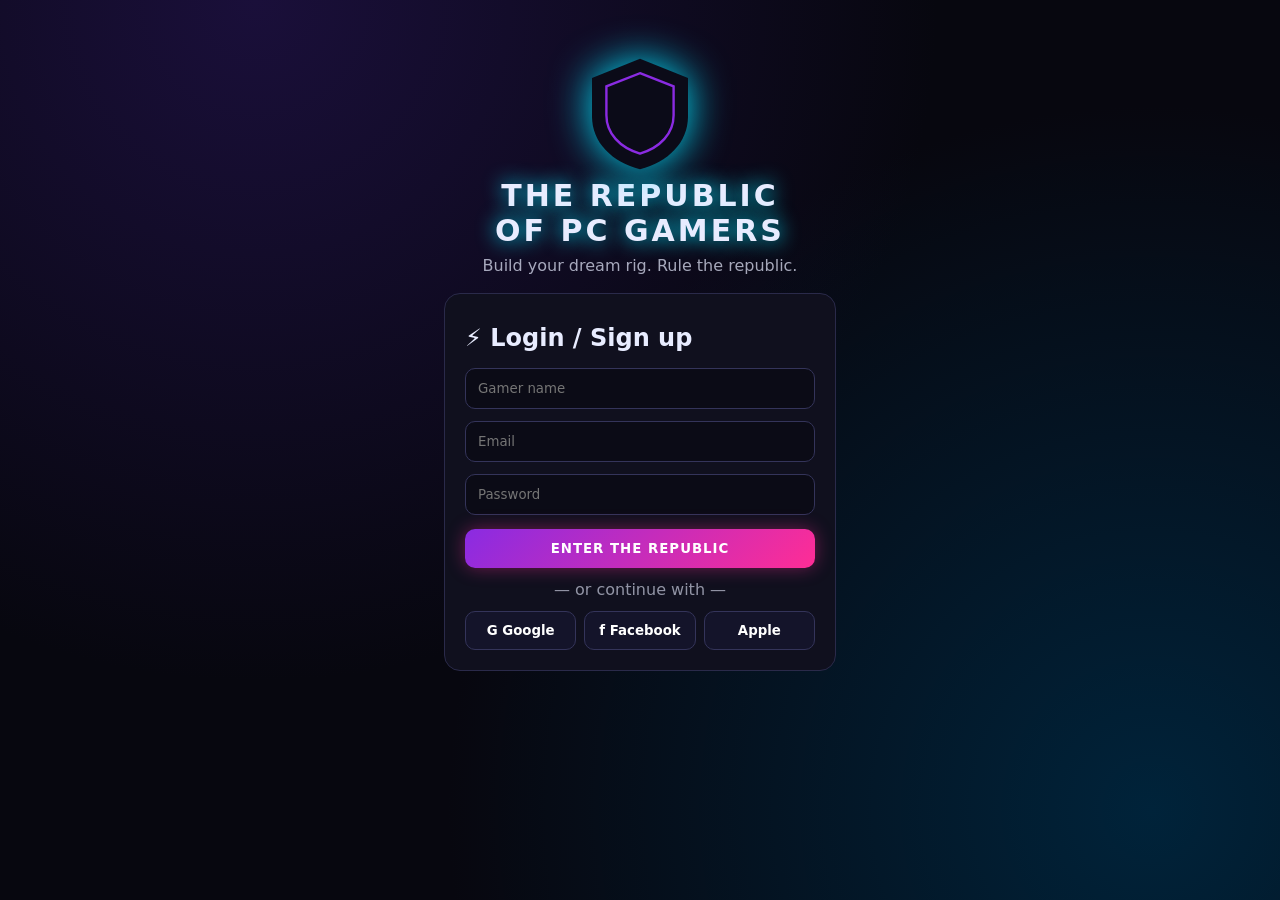
==== index.html @ baed99ae "Add files via upload" ====
<!DOCTYPE html><html lang="tl"><head><meta charset="utf-8"><meta name="viewport" content="width=device-width,initial-scale=1"><title>The Republic of PC Gamers</title><link rel="stylesheet" href="style.css"><script src="app.js"></script></head>
<body><div class="wrap" style="max-width:440px;padding-top:6vh;text-align:center"><div id="lg" style="filter:drop-shadow(0 0 20px #00e5ff)"></div><h1 class="glow" style="font-size:30px;letter-spacing:3px">THE REPUBLIC<br>OF PC GAMERS</h1><p style="opacity:.7;margin:8px 0 18px">Build your dream rig. Rule the republic.</p>
<div class="box" style="text-align:left"><h2>⚡ Login / Sign up</h2><input id="n" placeholder="Gamer name"><input id="e" type="email" placeholder="Email"><input id="pw" type="password" placeholder="Password"><button class="btn" style="width:100%;margin-top:8px" onclick="go($('#n').value||$('#e').value.split('@')[0],'email')">ENTER THE REPUBLIC</button>
<p style="text-align:center;opacity:.6;margin:12px">— or continue with —</p><div class="soc"><button onclick="go('Google Gamer','g')">G Google</button><button onclick="go('Facebook Gamer','f')">f Facebook</button><button onclick="go('Apple Gamer','a')"> Apple</button></div></div></div>
<script>$('#lg').innerHTML=logo(120);if(user())location='parts.html';
function go(n,w){if(w=='email'&&(!$('#e').value||!$('#pw').value))return toast('Fill in email & password!');localStorage.rpg_user=JSON.stringify({name:n.trim()||'Gamer',via:w});snd('ok');toast('Welcome, '+n+'!');setTimeout(()=>location='parts.html',600)}</script></body></html>
---- style.css ----
:root{--bg:#07070f;--p:#00e5ff;--m:#ff2d95;--v:#8a2be2;--t:#e8ecff;--c:#10101e}
*{box-sizing:border-box;margin:0;font-family:'Segoe UI',system-ui,sans-serif}
body{background:radial-gradient(circle at 20% 0,#1a0f3a,transparent 50%),radial-gradient(circle at 90% 90%,#00233a,transparent 50%),var(--bg);color:var(--t);min-height:100vh}
nav{display:flex;align-items:center;gap:14px;padding:10px 24px;background:#0b0b18cc;backdrop-filter:blur(10px);border-bottom:1px solid #00e5ff44;position:sticky;top:0;z-index9;z-index:9;flex-wrap:wrap}
nav b{font-size:18px;letter-spacing:2px;background:linear-gradient(90deg,var(--p),var(--m));-webkit-background-clip:text;color:transparent}
nav a,button{cursor:pointer}nav a{color:var(--t);text-decoration:none;padding:6px 12px;border-radius:8px}nav a:hover,nav a.on{background:#00e5ff22;color:var(--p)}
.sp{flex:1}
.btn{border:0;padding:12px 22px;border-radius:10px;color:#fff;font-weight:800;letter-spacing:1px;background:linear-gradient(135deg,var(--v),var(--m));box-shadow:0 0 18px #ff2d9566;transition:.2s}
.btn:hover{transform:translateY(-2px) scale(1.04);box-shadow:0 0 32px var(--m)}
.btn.o{background:#161628;border:1px solid var(--p);box-shadow:none}
.wrap{max-width:1200px;margin:auto;padding:24px}
h1{font-size:clamp(28px,5vw,52px)}h2{margin:10px 0}
.glow{text-shadow:0 0 20px var(--p)}
.box{background:var(--c);border:1px solid #2a2a4a;border-radius:16px;padding:20px}
.grid{display:grid;grid-template-columns:repeat(auto-fill,minmax(210px,1fr));gap:16px}
.card{background:linear-gradient(160deg,#16162b,#0c0c18);border:1px solid #2a2a4a;border-radius:14px;padding:12px;transition:.25s;cursor:pointer}
.card:hover{transform:translateY(-6px);border-color:var(--p);box-shadow:0 0 24px #00e5ff55}
.card.sel{border-color:var(--m);box-shadow:0 0 24px #ff2d9599}
.card svg{width:100%;height:100px}.tag{font-size:11px;padding:2px 8px;border-radius:99px;font-weight:700}
.old{background:#ffb02033;color:#ffb020}.new{background:#00e5ff33;color:var(--p)}.soon{background:#ff2d9533;color:var(--m)}
.chip{padding:8px 14px;border-radius:99px;border:1px solid #34345a;background:#12121f;color:var(--t)}.chip.on{background:var(--p);color:#001;font-weight:800}
input{width:100%;padding:12px;margin:6px 0;border-radius:10px;border:1px solid #34345a;background:#0b0b16;color:var(--t)}
.bar{height:14px;border-radius:8px;background:#1a1a30;overflow:hidden;margin:4px 0 10px}.bar i{display:block;height:100%;background:linear-gradient(90deg,var(--p),var(--m));transition:width .6s}
.two{display:grid;grid-template-columns:1.2fr 1fr;gap:20px}@media(max-width:850px){.two{grid-template-columns:1fr}}
.soc{display:flex;gap:8px;margin-top:10px}.soc button{flex:1;padding:11px;border-radius:10px;border:1px solid #34345a;background:#14142a;color:#fff;font-weight:700}.soc button:hover{border-color:var(--p)}
#toast{position:fixed;bottom:20px;right:20px;background:#111;border:1px solid var(--p);padding:12px 18px;border-radius:10px;opacity:0;transition:.3s}#toast.s{opacity:1}
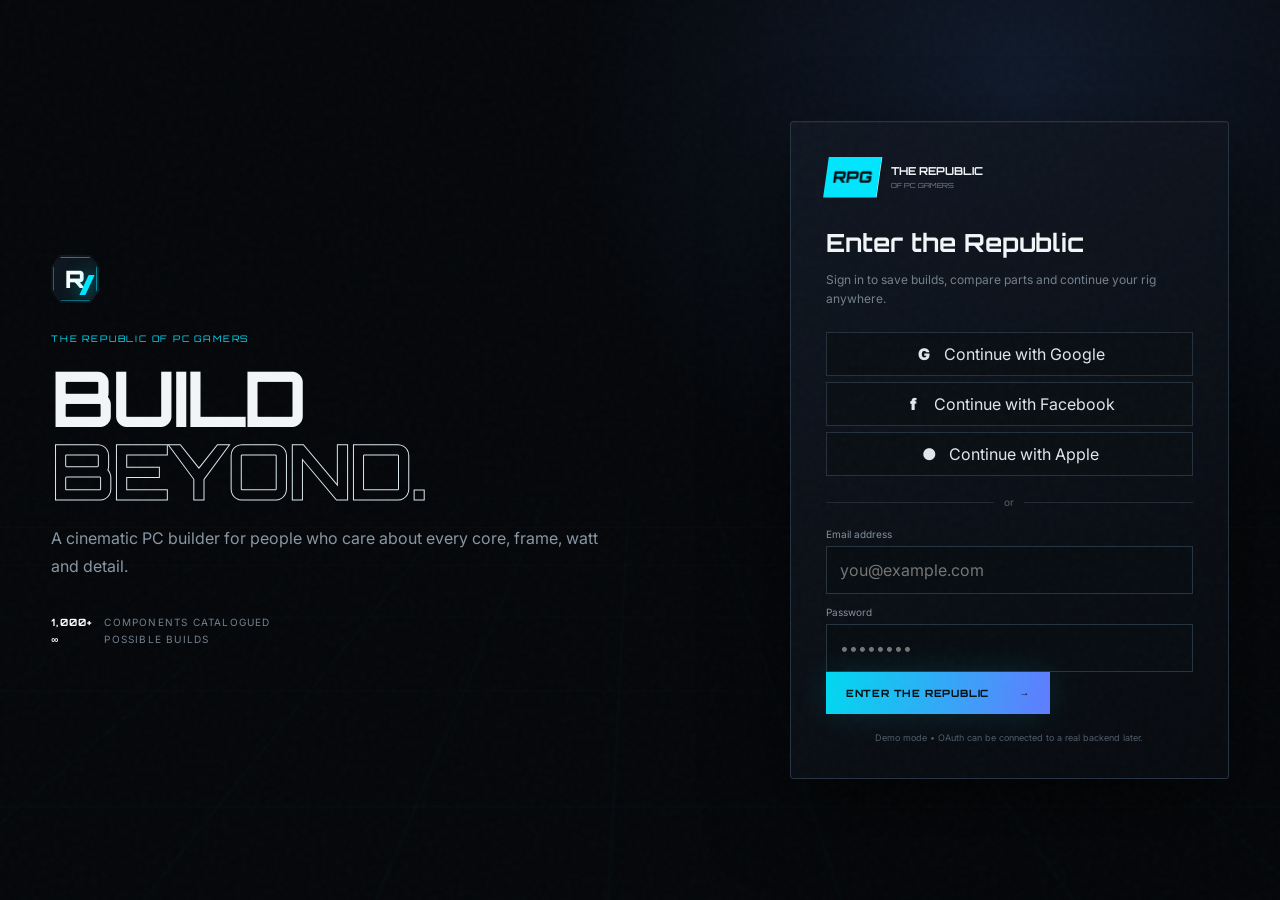
==== commit 5e3c9ab3: "Add files via upload" ====
--- a/index.html
+++ b/index.html
@@ -1,6 +1,48 @@
-<!DOCTYPE html><html lang="tl"><head><meta charset="utf-8"><meta name="viewport" content="width=device-width,initial-scale=1"><title>The Republic of PC Gamers</title><link rel="stylesheet" href="style.css"><script src="app.js"></script></head>
-<body><div class="wrap" style="max-width:440px;padding-top:6vh;text-align:center"><div id="lg" style="filter:drop-shadow(0 0 20px #00e5ff)"></div><h1 class="glow" style="font-size:30px;letter-spacing:3px">THE REPUBLIC<br>OF PC GAMERS</h1><p style="opacity:.7;margin:8px 0 18px">Build your dream rig. Rule the republic.</p>
-<div class="box" style="text-align:left"><h2>⚡ Login / Sign up</h2><input id="n" placeholder="Gamer name"><input id="e" type="email" placeholder="Email"><input id="pw" type="password" placeholder="Password"><button class="btn" style="width:100%;margin-top:8px" onclick="go($('#n').value||$('#e').value.split('@')[0],'email')">ENTER THE REPUBLIC</button>
-<p style="text-align:center;opacity:.6;margin:12px">— or continue with —</p><div class="soc"><button onclick="go('Google Gamer','g')">G Google</button><button onclick="go('Facebook Gamer','f')">f Facebook</button><button onclick="go('Apple Gamer','a')"> Apple</button></div></div></div>
-<script>$('#lg').innerHTML=logo(120);if(user())location='parts.html';
-function go(n,w){if(w=='email'&&(!$('#e').value||!$('#pw').value))return toast('Fill in email & password!');localStorage.rpg_user=JSON.stringify({name:n.trim()||'Gamer',via:w});snd('ok');toast('Welcome, '+n+'!');setTimeout(()=>location='parts.html',600)}</script></body></html>
+<!doctype html>
+<html lang="en">
+<head>
+  <meta charset="utf-8">
+  <meta name="viewport" content="width=device-width,initial-scale=1">
+  <title>The Republic of PC Gamers — Enter the Republic</title>
+  <link rel="preconnect" href="https://fonts.googleapis.com">
+  <link rel="preconnect" href="https://fonts.gstatic.com" crossorigin>
+  <link href="https://fonts.googleapis.com/css2?family=Orbitron:wght@500;600;700;800;900&family=Inter:wght@400;500;600;700;800&display=swap" rel="stylesheet">
+  <link rel="stylesheet" href="styles.css">
+</head>
+<body class="login-page">
+  <div class="noise"></div>
+  <div class="login-grid"></div>
+  <main class="login-shell">
+    <section class="login-hero">
+      <div class="brand-mark"><span>R</span><i></i></div>
+      <p class="eyebrow">THE REPUBLIC OF PC GAMERS</p>
+      <h1>BUILD<br><span>BEYOND.</span></h1>
+      <p class="hero-copy">A cinematic PC builder for people who care about every core, frame, watt and detail.</p>
+      <div class="hero-stats"><b>1,000+</b><span>components catalogued</span><b>∞</b><span>possible builds</span></div>
+    </section>
+
+    <section class="auth-card glass">
+      <div class="auth-brand">
+        <div class="mini-logo">RPG</div>
+        <div><strong>THE REPUBLIC</strong><small>OF PC GAMERS</small></div>
+      </div>
+      <h2>Enter the Republic</h2>
+      <p>Sign in to save builds, compare parts and continue your rig anywhere.</p>
+      <button class="social google" data-login="Google"><span>G</span> Continue with Google</button>
+      <button class="social facebook" data-login="Facebook"><span>f</span> Continue with Facebook</button>
+      <button class="social apple" data-login="Apple"><span>●</span> Continue with Apple</button>
+      <div class="divider"><span>or</span></div>
+      <form id="loginForm">
+        <label>Email address</label>
+        <input type="email" id="email" placeholder="you@example.com" required>
+        <label>Password</label>
+        <input type="password" id="password" placeholder="••••••••" required minlength="4">
+        <button class="primary-btn" type="submit">ENTER THE REPUBLIC <span>→</span></button>
+      </form>
+      <small class="auth-note">Demo mode • OAuth can be connected to a real backend later.</small>
+    </section>
+  </main>
+  <div id="toast" class="toast"></div>
+  <script src="app.js"></script>
+</body>
+</html>
--- a/styles.css
+++ b/styles.css
@@ -0,0 +1,2 @@
+:root{--bg:#05070a;--panel:#0b0f15;--panel2:#0e141c;--line:#1c2732;--text:#f2f6f8;--muted:#81909e;--cyan:#00e5ff;--blue:#5b7cff;--green:#68ffb0;--danger:#ff5577;--font:"Inter",sans-serif;--display:"Orbitron",sans-serif}*{box-sizing:border-box}html{scroll-behavior:smooth}body{margin:0;background:radial-gradient(circle at 80% 10%,#101a2b 0,#05070a 35%),#05070a;color:var(--text);font-family:var(--font);min-height:100vh}a{color:inherit;text-decoration:none}button,input{font:inherit}.noise{pointer-events:none;position:fixed;inset:0;z-index:10;opacity:.035;background-image:url("data:image/svg+xml,%3Csvg viewBox='0 0 180 180' xmlns='http://www.w3.org/2000/svg'%3E%3Cfilter id='n'%3E%3CfeTurbulence type='fractalNoise' baseFrequency='.8' numOctaves='4' stitchTiles='stitch'/%3E%3C/filter%3E%3Crect width='100%25' height='100%25' filter='url(%23n)' opacity='.7'/%3E%3C/svg%3E")}.glass{background:linear-gradient(145deg,#111823e8,#080b10e8);border:1px solid #263341;box-shadow:0 30px 80px #0009, inset 0 1px #ffffff09}.topbar{height:78px;border-bottom:1px solid #1a242e;background:#05080ce8;backdrop-filter:blur(18px);display:flex;align-items:center;justify-content:space-between;padding:0 4vw;position:sticky;top:0;z-index:20}.brand{display:flex;gap:11px;align-items:center}.brand b,.brand small{display:block;font-family:var(--display);letter-spacing:.08em}.brand b{font-size:12px}.brand small{font-size:7px;color:var(--muted);margin-top:3px}.brand-mark{width:48px;height:48px;position:relative;display:grid;place-items:center;font-family:var(--display);font-weight:900;font-size:24px;color:#fff;background:linear-gradient(135deg,#0d1720,#0b1016);clip-path:polygon(18% 0,82% 0,100% 25%,100% 75%,82% 100%,18% 100%,0 75%,0 25%);box-shadow:0 0 30px #00e5ff22}.brand-mark:before{content:"";position:absolute;inset:2px;clip-path:inherit;border:1px solid #00e5ff88}.brand-mark i{position:absolute;width:6px;height:20px;background:var(--cyan);right:9px;bottom:8px;transform:skew(-25deg);box-shadow:0 0 18px var(--cyan)}.brand-mark.small{width:40px;height:40px;font-size:19px}.topbar nav{display:flex;gap:30px}.topbar nav a{font-family:var(--display);font-size:10px;letter-spacing:.12em;color:#788694;position:relative}.topbar nav a.active,.topbar nav a:hover{color:#fff}.topbar nav a.active:after{content:"";position:absolute;height:2px;background:var(--cyan);left:0;right:0;bottom:-13px;box-shadow:0 0 10px var(--cyan)}.top-actions{display:flex;gap:10px}.icon-btn,.profile-btn,.ghost-btn{border:1px solid #263442;background:#0a0f15;color:#a8b4bf;padding:11px 15px;cursor:pointer}.profile-btn{font-family:var(--display);font-size:9px;letter-spacing:.1em}.profile-btn span{color:var(--cyan)}.primary-btn{border:0;background:linear-gradient(100deg,#00d9ef,#617cff);color:#021016;padding:15px 20px;font-family:var(--display);font-weight:800;font-size:10px;letter-spacing:.08em;display:inline-flex;align-items:center;justify-content:space-between;gap:30px;cursor:pointer;box-shadow:0 0 35px #00e5ff20}.ghost-btn{font-family:var(--display);font-size:10px;letter-spacing:.08em}.wide{width:100%;margin-top:14px}.eyebrow{font-family:var(--display);font-size:9px;letter-spacing:.2em;color:var(--cyan)}h1,h2,h3{font-family:var(--display);margin:0}h1{font-size:clamp(40px,6vw,88px);line-height:.95;letter-spacing:-.04em}h1 em,h2 em{font-style:normal;color:var(--cyan)}h2{font-size:36px}.login-page{display:grid;place-items:center;min-height:100vh;overflow:hidden}.login-grid{position:fixed;inset:0;background-image:linear-gradient(#00e5ff08 1px,transparent 1px),linear-gradient(90deg,#00e5ff08 1px,transparent 1px);background-size:70px 70px;transform:perspective(600px) rotateX(58deg) scale(2);top:45%;opacity:.5}.login-shell{width:min(1180px,92vw);display:grid;grid-template-columns:1.2fr .8fr;gap:80px;align-items:center;z-index:2}.login-hero .brand-mark{margin-bottom:30px}.login-hero .eyebrow{margin-bottom:18px}.login-hero h1 span{color:transparent;-webkit-text-stroke:1px #dce8ed}.hero-copy{color:#8897a4;max-width:560px;line-height:1.8}.hero-stats{display:grid;grid-template-columns:auto 1fr;gap:5px 12px;margin-top:35px;color:#73808d;font-size:10px;text-transform:uppercase;letter-spacing:.12em}.hero-stats b{font-family:var(--display);color:#fff}.auth-card{padding:35px;border-radius:3px}.auth-brand{display:flex;gap:12px;align-items:center;margin-bottom:30px}.mini-logo{font-family:var(--display);font-weight:900;color:#021016;background:var(--cyan);padding:10px 7px;transform:skew(-8deg)}.auth-brand strong,.auth-brand small{display:block;font-family:var(--display)}.auth-brand strong{font-size:11px}.auth-brand small{font-size:7px;color:#788694;margin-top:3px}.auth-card h2{font-size:25px;margin-bottom:7px}.auth-card>p{color:#73808d;font-size:12px;line-height:1.6;margin-bottom:24px}.social{width:100%;height:44px;margin:6px 0;background:#0a0f14;border:1px solid #25313d;color:#dfe7eb;cursor:pointer;display:flex;align-items:center;justify-content:center;gap:10px}.social span{font-weight:900;width:20px}.divider{display:flex;align-items:center;gap:10px;color:#53616d;font-size:10px;margin:20px 0}.divider:before,.divider:after{content:"";height:1px;background:#202b35;flex:1}label{font-size:10px;color:#81909e;display:block;margin:12px 0 6px}input{width:100%;background:#080d12;border:1px solid #263440;color:#fff;padding:13px;outline:none}input:focus{border-color:#00bcd4;box-shadow:0 0 0 3px #00e5ff0c}.auth-note{display:block;color:#4f5d69;text-align:center;margin-top:18px;font-size:9px}.toast{position:fixed;right:25px;bottom:25px;z-index:100;background:#0e171f;border:1px solid #2c3d4c;padding:13px 17px;font-size:11px;transform:translateY(20px);opacity:0;transition:.25s;pointer-events:none}.toast.show{opacity:1;transform:none}.toast.ok{border-color:#00e5ff}.toast.bad{border-color:var(--danger)}.home,.builder-page,.parts-page,.about-page{width:min(1400px,92vw);margin:auto}.hero-panel{min-height:620px;display:grid;grid-template-columns:1fr .9fr;align-items:center;position:relative;overflow:hidden}.hero-panel:before{content:"";position:absolute;inset:0;background:radial-gradient(circle at 75% 45%,#00e5ff16,transparent 30%),linear-gradient(110deg,transparent,#0b1420aa);pointer-events:none}.hero-content{z-index:2}.pill{display:inline-block;border:1px solid #25414c;padding:8px 12px;color:#6c8794;font:9px var(--display);letter-spacing:.12em;margin-bottom:22px}.hero-content h1{font-size:clamp(45px,7vw,92px)}.hero-content h1 em{color:var(--cyan);font-style:normal}.hero-content>p{max-width:610px;color:#7e8c99;line-height:1.8}.hero-actions{display:flex;gap:12px;margin-top:28px}.live-strip{margin-top:35px;font:8px var(--display);letter-spacing:.08em;color:#596874;display:flex;gap:13px;align-items:center}.live-dot{width:6px;height:6px;border-radius:50%;background:var(--green);box-shadow:0 0 12px var(--green)}.live-strip i{height:10px;width:1px;background:#28343e}.hero-machine{height:520px;position:relative;display:grid;place-items:center}.orb{position:absolute;width:430px;height:430px;border-radius:50%;background:radial-gradient(circle,#00e5ff15,transparent 65%);border:1px solid #00e5ff14;box-shadow:0 0 80px #00e5ff0c}.pc-case{width:300px;height:410px;position:relative;background:linear-gradient(130deg,#111923,#05080b);border:1px solid #2d3b46;box-shadow:30px 30px 80px #000,0 0 70px #00e5ff0d;transform:perspective(800px) rotateY(-16deg) rotateX(3deg)}.pc-case:before{content:"";position:absolute;left:-10px;top:25px;bottom:25px;width:10px;background:#091017;border:1px solid #263440}.glass-side{position:absolute;inset:15px 13px 15px 45px;border:1px solid #344550;background:linear-gradient(120deg,#12212a44,#05090d99);overflow:hidden}.gpu-line{position:absolute;height:65px;width:190px;left:15px;top:220px;background:linear-gradient(90deg,#1b2832,#00d6e633);border:1px solid #3d525e;box-shadow:0 0 20px #00e5ff22}.fans{position:absolute;right:12px;top:25px;display:grid;gap:10px}.fans b{width:70px;height:70px;border-radius:50%;border:1px solid #39515c;box-shadow:inset 0 0 20px #00e5ff0b;position:relative}.fans b:after{content:"";position:absolute;inset:13px;border:1px dashed #2d6774;border-radius:50%}.ram-lines{position:absolute;left:35px;top:80px;width:15px;height:115px;background:repeating-linear-gradient(#00e5ff,#00e5ff 3px,transparent 3px,transparent 12px);filter:drop-shadow(0 0 7px #00e5ff)}.machine-label{position:absolute;bottom:20px;left:25px;right:25px;display:flex;justify-content:space-between;font:8px var(--display);color:#637783}.section{padding:70px 0}.section-head{display:flex;justify-content:space-between;align-items:end;margin-bottom:25px}.section-head h2{margin-top:8px}.section-head>a{font:9px var(--display);color:var(--cyan)}.category-grid{display:grid;grid-template-columns:repeat(6,1fr);gap:10px}.category-card{min-height:250px;background:#090d12;border:1px solid #19242d;padding:18px;position:relative;overflow:hidden;transition:.25s}.category-card:hover{border-color:#00a8bd;transform:translateY(-4px)}.category-card>span{font:9px var(--display);color:#465560}.category-card h3{font-size:14px;margin-top:100px}.category-card p{font-size:9px;color:#687782}.category-art{height:100px;position:absolute;inset:20px 20px auto;background:radial-gradient(circle at 50% 50%,#00e5ff25,transparent 60%)}.category-art:before{content:"";position:absolute;left:25%;top:15%;width:50%;height:70%;border:1px solid #4a6975;transform:skew(-12deg);background:linear-gradient(135deg,#1a2730,#081016);box-shadow:0 0 25px #00e5ff12}.cpu-art:before{border-radius:5px}.ram-art:before{width:35%;left:33%;border-radius:2px}.ssd-art:before{width:60%;left:20%;height:40%;top:30%}.psu-art:before{border-radius:4px}.split{display:grid;grid-template-columns:1.4fr .8fr;gap:15px}.feature-card,.fps-card{border:1px solid #1d2933;background:linear-gradient(140deg,#0b1218,#070a0e);padding:40px;min-height:280px}.feature-card p{color:#72808c;line-height:1.8;max-width:560px}.text-btn{display:inline-block;margin-top:18px;color:var(--cyan);font:10px var(--display)}.fps-card{background:radial-gradient(circle at 70% 25%,#1d2c49,#080c12 60%)}.fps-top{display:flex;justify-content:space-between;font:8px var(--display);color:#758793}.fps-number{font:80px var(--display);font-weight:800;margin-top:25px;letter-spacing:-.07em}.fps-number span{font-size:15px;color:var(--cyan);letter-spacing:0}.fps-game{font:9px var(--display);color:#758793}.bar{height:3px;background:#1d2932;margin:22px 0}.bar i{display:block;height:100%;background:var(--cyan);box-shadow:0 0 15px var(--cyan)}.fps-grid{display:grid;grid-template-columns:repeat(3,1fr);font:8px var(--display);color:#61717e}.fps-grid b{display:block;color:#dce5e9;margin-top:5px}.builder-heading,.parts-heading{padding:60px 0 35px;display:flex;justify-content:space-between;align-items:end}.builder-heading h1,.parts-heading h1{font-size:55px;margin-top:8px}.builder-layout{display:grid;grid-template-columns:1.1fr .7fr;gap:20px;padding-bottom:70px}.build-list{display:grid;gap:8px}.compat{padding:12px;border:1px solid #204234;background:#07140f;color:#68ffb0;font:9px var(--display);letter-spacing:.08em}.compat.bad{border-color:#5b2635;background:#170b10;color:#ff5577}.component-slot{min-height:85px;border:1px solid #1c2832;background:#090e13;display:flex;align-items:center;gap:18px;padding:15px;transition:.2s}.component-slot:hover{border-color:#31515e}.slot-index{font:10px var(--display);color:#435460;width:28px}.slot-copy{flex:1}.slot-copy span{display:block;font:10px var(--display);color:#cad4d9}.slot-copy small{display:block;color:#657580;margin-top:5px}.slot-price{font:12px var(--display);color:#fff}.add-btn,.change-btn{border:1px solid #2b3d49;background:#0c141b;color:var(--cyan);padding:9px 12px;font:8px var(--display);cursor:pointer}.change-btn{color:#8797a2}.build-preview{border:1px solid #1e2a34;background:#090e13;padding:18px;position:sticky;top:95px;height:max-content}.preview-head{display:flex;justify-content:space-between;font:8px var(--display);color:#627480}.render-stage{height:330px;display:grid;place-items:center;background:radial-gradient(circle,#10242d,#070a0e 65%);margin:15px 0;border:1px solid #18242c}.render-pc{width:170px;height:250px;border:1px solid #425561;background:#080d12;box-shadow:20px 25px 50px #000;transform:perspective(700px) rotateY(-14deg)}.render-glass{margin:10px 8px 10px 28px;height:230px;border:1px solid #324852;position:relative;overflow:hidden}.render-gpu{position:absolute;left:12px;top:120px;width:105px;height:42px;background:#14242b;border:1px solid #3c606d;box-shadow:0 0 15px #00e5ff20}.render-fan{position:absolute;right:7px;width:42px;height:42px;border:1px solid #31515c;border-radius:50%}.render-fan:after{content:"";position:absolute;inset:8px;border:1px dashed #00e5ff55;border-radius:50%}.f1{top:20px}.f2{top:75px}.f3{top:130px}.render-ram{position:absolute;left:28px;top:45px;width:8px;height:55px;background:repeating-linear-gradient(#00e5ff, #00e5ff 2px, transparent 2px, transparent 9px);filter:drop-shadow(0 0 5px #00e5ff)}.build-name input{font:10px var(--display);background:#070b0f}.performance{display:grid;grid-template-columns:repeat(3,1fr);gap:5px;margin-top:10px}.performance>div{border:1px solid #1a252e;padding:12px}.performance small,.performance span{display:block;font:7px var(--display);color:#60707b}.performance b{font:20px var(--display);display:block;margin:5px 0}.modal{position:fixed;inset:0;background:#000b;backdrop-filter:blur(12px);z-index:50;display:none;place-items:center;padding:20px}.modal.open{display:grid}.modal-card{width:min(900px,95vw);max-height:85vh;overflow:auto;background:#090e13;border:1px solid #2b3c48;padding:30px;position:relative}.modal-close{position:absolute;right:18px;top:15px;background:none;border:0;color:#82919d;font-size:26px;cursor:pointer}.picker-grid{display:grid;grid-template-columns:repeat(2,1fr);gap:8px;margin-top:25px}.picker-item{border:1px solid #1c2a34;background:#0b1117;color:#fff;display:flex;text-align:left;gap:14px;padding:10px;cursor:pointer}.picker-item:hover{border-color:var(--cyan)}.picker-item img{width:80px;height:65px;object-fit:cover;filter:saturate(.7)}.picker-item span{display:flex;flex-direction:column;justify-content:center}.picker-item b{font:10px var(--display)}.picker-item small{color:#687782;margin-top:6px}.parts-heading{align-items:center}.parts-heading p{max-width:650px;color:#72808d;line-height:1.7}.filters{display:flex;gap:10px;margin-bottom:25px}.filters input{max-width:360px}.filter-buttons{display:flex;gap:5px;flex-wrap:wrap}.filter-buttons button{border:1px solid #1f2b35;background:#090e13;color:#71808c;padding:10px 13px;font:8px var(--display);cursor:pointer}.filter-buttons button.selected,.filter-buttons button:hover{color:#001016;background:var(--cyan);border-color:var(--cyan)}.parts-grid{display:grid;grid-template-columns:repeat(4,1fr);gap:10px;padding-bottom:80px}.part-card{border:1px solid #1b2730;background:#090e13;overflow:hidden;transition:.2s}.part-card:hover{border-color:#2f5361;transform:translateY(-3px)}.part-image{height:200px;position:relative;background:#111}.part-image img{width:100%;height:100%;object-fit:cover;filter:saturate(.7) contrast(1.1)}.part-image:after{content:"";position:absolute;inset:0;background:linear-gradient(0deg,#090e13,transparent 45%)}.part-image span{position:absolute;z-index:2;top:10px;left:10px;font:7px var(--display);background:#071117dd;color:var(--cyan);padding:6px}.part-info{padding:15px}.part-meta{display:flex;justify-content:space-between;font:7px var(--display);color:#657681}.part-info h3{font-size:13px;margin:8px 0 13px}.specs{display:flex;flex-wrap:wrap;gap:4px}.specs span{font-size:8px;color:#758591;border:1px solid #1b2831;padding:5px}.part-bottom{display:flex;align-items:center;justify-content:space-between;margin-top:17px}.part-bottom b{font:15px var(--display)}.select-part{border:1px solid #29404a;background:#0b151b;color:var(--cyan);padding:8px;font:7px var(--display);cursor:pointer}.empty{grid-column:1/-1;text-align:center;padding:70px;color:#687783}.about-hero{padding:100px 0 70px;border-bottom:1px solid #18242d}.about-hero h1{margin:20px 0;font-size:clamp(45px,7vw,90px)}.about-hero p{max-width:700px;color:#81909d;line-height:1.9}.about-grid{display:grid;grid-template-columns:repeat(3,1fr);gap:12px;padding:60px 0}.about-grid article{border:1px solid #1a2730;background:#090e13;padding:30px;min-height:250px}.about-grid article>span{font:9px var(--display);color:var(--cyan)}.about-grid h2{font-size:24px;margin:30px 0 15px}.about-grid p{color:#74828d;line-height:1.8;font-size:13px}.disclaimer{border:1px solid #332b1d;color:#8c7c62;background:#12100b;padding:16px;font:8px var(--display);line-height:1.7;margin-bottom:80px}
+@media(max-width:1000px){.topbar nav{gap:15px}.category-grid{grid-template-columns:repeat(3,1fr)}.parts-grid{grid-template-columns:repeat(2,1fr)}.builder-layout,.split,.login-shell{grid-template-columns:1fr}.build-preview{position:relative;top:auto}.hero-machine{display:none}.login-shell{max-width:600px}.login-hero{text-align:center}.hero-stats{justify-content:center}}@media(max-width:650px){.topbar{padding:0 3vw}.topbar nav{display:none}.category-grid,.about-grid,.parts-grid{grid-template-columns:1fr}.builder-heading,.parts-heading{display:block}.builder-heading h1,.parts-heading h1{font-size:38px;margin-bottom:20px}.parts-heading .primary-btn{margin-top:20px}.filters{display:block}.filter-buttons{margin-top:8px}.picker-grid{grid-template-columns:1fr}.component-slot{gap:8px}.slot-price{display:none}.hero-panel{min-height:520px}.login-shell{width:92vw}.auth-card{padding:22px}.performance{grid-template-columns:1fr 1fr}.performance>div:last-child{grid-column:1/-1}.brand b{font-size:9px}.brand small{font-size:6px}}
